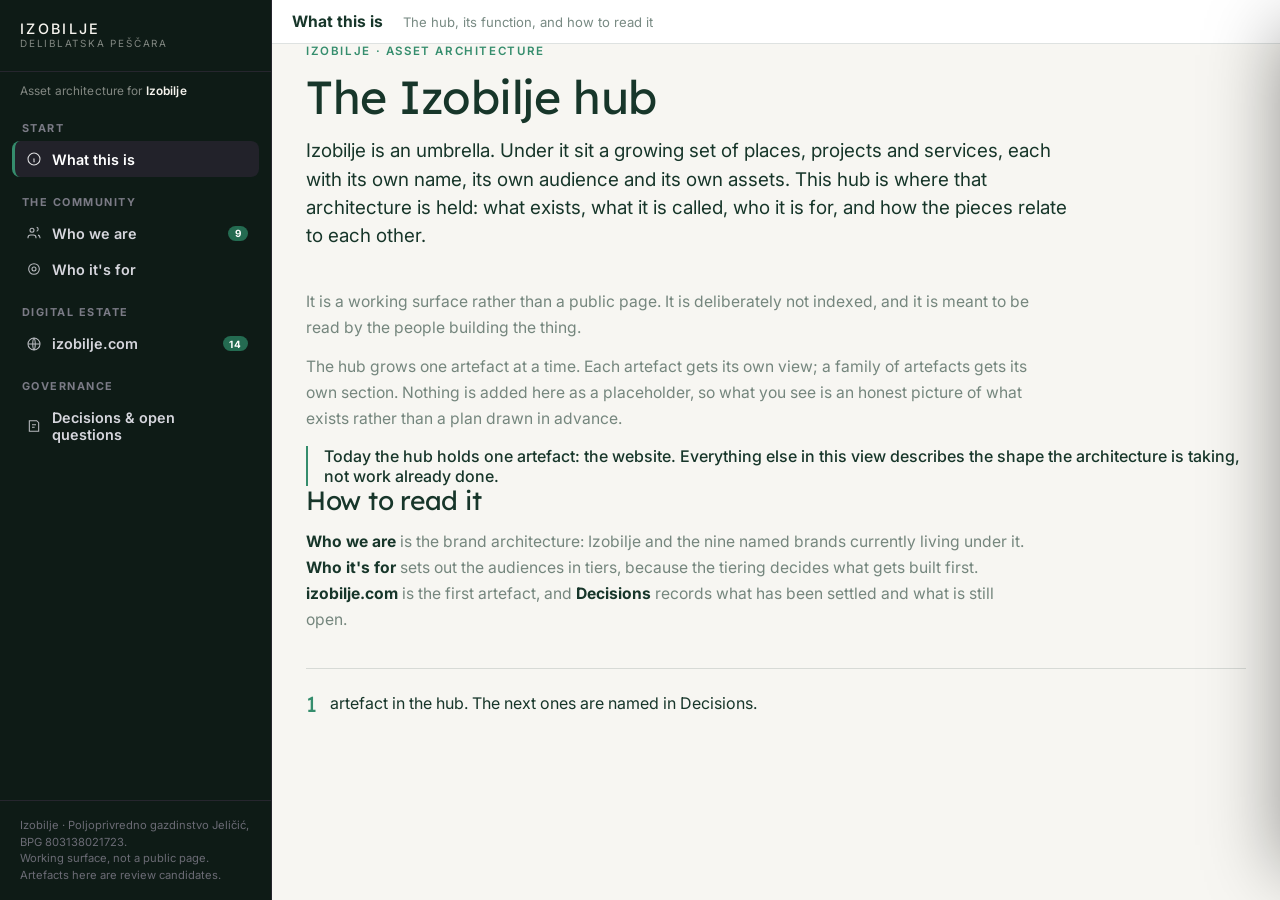
==== index.html @ b4ec437b "Sync from izobilje-private/public/hub/ @ a0c1451" ====
<!doctype html>
<html lang="en">
<head>
<meta charset="utf-8">
  <meta name="robots" content="noindex">
<meta name="viewport" content="width=device-width, initial-scale=1">
<title>Proposal hub</title>
<link rel="icon" type="image/svg+xml" href="favicon.svg">
<style>
  :root{
    /* GOVERNED BRAND TOKENS (design-token slugs; see concepts/branding-atomization.md).
       These are the SOURCE — brand-NEUTRAL defaults a pitch overrides at load via
       HUB.agency.tokens (root.style.setProperty). Values are the hub's own neutral
       defaults, NAMED to the design-token vocabulary so themes / brand overrides target
       one namespace instead of a private one. */
    --primary-deep:#4f46e5; --primary-darker:#4338ca; --primary-soft:#e7e7fb;
    --neutral-deep:#111114; --neutral-deep-2:#1c1c22; --neutral-muted:rgba(17,17,20,.56);
    --surface-base:#f7f7f5; --surface-tint:#ededea; --hairline:rgba(17,17,20,.12);
    --sidebar:#111114; --on-dark:#f7f7f5;
    /* Motion — was referenced by the CRM drawer transition (var(--ease)) but never declared. */
    --ease:cubic-bezier(.4,0,.2,1);
    /* FEATURE-SEMANTIC ALIASES — the CSS below references these; each resolves to a
       governed token above, so a config or theme override flows through automatically
       (branding-atomization: alias, never hand-copy a value). */
    --accent:var(--primary-deep); --accent-strong:var(--primary-darker); --accent-soft:var(--primary-soft);
    --ink:var(--neutral-deep); --ink-2:var(--neutral-deep-2); --ink-muted:var(--neutral-muted);
    --bg:var(--surface-base); --bg-alt:var(--surface-tint);
    /* PLATFORM-FAITHFUL CONSTANTS — NOT brand, never themed (--li/--fb/--ig + the
       Google/Trustpilot/Facebook hex in the rules below are chassis constants). */
    --li:#0a66c2; --fb:#1877f2; --ig:#c9367f;
    --font-display:Georgia,'Times New Roman',serif; --font-body:system-ui,-apple-system,Segoe UI,Roboto,sans-serif;
  }
  *{box-sizing:border-box;margin:0;padding:0}
  html,body{height:100%}
  body{font-family:var(--font-body);color:var(--ink);background:var(--bg);
    display:grid;grid-template-columns:272px 1fr;height:100vh;overflow:hidden}

  /* ---------- Sidebar ---------- */
  .sidebar{background:var(--sidebar);color:#fff;display:flex;flex-direction:column;
    border-right:1px solid #26262e;overflow-y:auto}
  .hub-brand{display:flex;align-items:center;gap:.7rem;padding:1.4rem 1.25rem;border-bottom:1px solid #26262e}
  .hub-brand img{height:34px;filter:brightness(0) invert(1);opacity:.95}
  .hub-brand b{display:block;font-size:.95rem;line-height:1.1}
  .hub-brand span{display:block;font-size:.7rem;letter-spacing:.14em;text-transform:uppercase;color:var(--accent)}
  .hub-nav{padding:1rem .75rem}
  .hub-section{font-size:.68rem;letter-spacing:.14em;text-transform:uppercase;color:#7b7b86;font-weight:700;padding:1.1rem .6rem .4rem}
  .hub-section:first-child{padding-top:.3rem}
  .hub-item{display:flex;align-items:center;gap:.6rem;padding:.6rem .7rem;border-radius:8px;color:#d6d6dd;
    font-size:.9rem;font-weight:600;cursor:pointer;text-decoration:none;border-left:3px solid transparent;transition:background .15s,color .15s}
  .hub-item:hover{background:#22222a;color:#fff}
  .hub-item.active{background:#22222a;color:#fff;border-left-color:var(--accent)}
  .hub-item .ic{width:16px;height:16px;flex-shrink:0;opacity:.85}
  .hub-item.disabled{color:#5a5a64;cursor:default}
  .hub-item.disabled:hover{background:transparent;color:#5a5a64}
  .hub-item .badge{margin-left:auto;font-size:.62rem;letter-spacing:.03em;color:#fff;background:var(--accent-strong);padding:.1rem .42rem;border-radius:999px;font-weight:700}
  .hub-item .soon{margin-left:auto;font-size:.6rem;letter-spacing:.08em;text-transform:uppercase;color:#6b6b75;background:#26262e;padding:.15rem .45rem;border-radius:999px;font-weight:700}
  .sidebar__foot{margin-top:auto;padding:1rem 1.25rem;border-top:1px solid #26262e;font-size:.7rem;color:#6b6b75;line-height:1.5}

  /* ---------- Main ---------- */
  .main{display:flex;flex-direction:column;min-width:0;height:100vh}
  .toolbar{display:flex;align-items:center;gap:1rem;padding:.75rem 1.25rem;background:#fff;border-bottom:1px solid var(--hairline);flex-shrink:0}
  .tb-title{font-weight:700;color:var(--ink);font-size:.98rem}
  .tb-sub{color:var(--ink-muted);font-size:.82rem;margin-left:.25rem}
  .tb-open{margin-left:auto;font-size:.82rem;font-weight:700;color:var(--accent-strong);text-decoration:none;border:1px solid var(--hairline);padding:.45rem .8rem;border-radius:7px;background:#fff}
  .tb-open:hover{border-color:var(--accent);color:var(--ink)}
  .tb-badge{font-size:.64rem;letter-spacing:.06em;text-transform:uppercase;font-weight:800;color:#fff;background:var(--accent);padding:.2rem .5rem;border-radius:999px;margin-left:-.5rem}
  .tb-btn{font-size:.82rem;font-weight:700;color:#fff;background:var(--ink);border:0;padding:.45rem .85rem;border-radius:7px;cursor:pointer;white-space:nowrap}
  .tb-btn:hover{background:var(--accent-strong)}
  /* site prototype side pane */
  .sitepane-overlay{position:fixed;inset:0;background:rgba(11,11,12,.42);opacity:0;pointer-events:none;transition:opacity .25s;z-index:120}
  .sitepane-overlay.open{opacity:1;pointer-events:auto}
  .sitepane{position:fixed;top:0;right:0;height:100%;width:min(460px,92vw);background:var(--bg);border-left:1px solid var(--hairline);box-shadow:-30px 0 70px -30px rgba(0,0,0,.4);transform:translateX(100%);transition:transform .28s cubic-bezier(.4,0,.2,1);z-index:121;display:flex;flex-direction:column}
  .sitepane.open{transform:translateX(0)}
  .sitepane__top{display:flex;align-items:center;justify-content:space-between;padding:1.1rem 1.4rem;border-bottom:1px solid var(--hairline)}
  .sitepane__top b{font-family:var(--font-display);font-size:1.15rem;color:var(--ink);font-weight:400}
  .sitepane__x{background:none;border:0;font-size:1.5rem;line-height:1;color:var(--ink-muted);cursor:pointer;padding:.2rem}
  .sitepane__x:hover{color:var(--ink)}
  .sitepane__body{padding:1.4rem;overflow:auto}
  .sitepane__lede{font-size:.95rem;line-height:1.55;color:var(--ink);margin-bottom:.5rem}
  .sitepane__note{font-size:.82rem;line-height:1.5;color:var(--ink-muted);margin-bottom:1.3rem;padding-bottom:1.3rem;border-bottom:1px solid var(--hairline)}
  .sitepane__h{font-size:.7rem;letter-spacing:.1em;text-transform:uppercase;color:var(--accent);font-weight:700;margin-bottom:.9rem}
  .sp-point{margin-bottom:1rem}
  .sp-point b{display:block;font-size:.9rem;color:var(--ink);margin-bottom:.2rem}
  .sp-point span{display:block;font-size:.86rem;line-height:1.55;color:var(--ink-muted)}
  .sitepane__kicker{margin-top:.4rem;font-size:.9rem;line-height:1.55;color:var(--ink);font-weight:500;border-left:2px solid var(--accent);padding-left:.9rem}
  .view{flex:1;min-height:0;overflow:auto}
  .view[hidden]{display:none}
  iframe{width:100%;height:100%;border:0;display:block;background:#fff}

  /* ---------- Cluster view ---------- */
  .cluster{padding:2.25rem 2.5rem 3rem;max-width:1280px;margin:0 auto}
  .cluster h1{font-family:var(--font-display);font-weight:400;text-transform:uppercase;font-size:2.4rem;line-height:1;color:var(--ink);letter-spacing:.01em}
  .cluster .lede{color:var(--ink);font-size:1.05rem;max-width:74ch;margin:.6rem 0 1.75rem}
  .diagram{background:#fff;border:1px solid var(--hairline);border-radius:16px;padding:1.5rem;box-shadow:0 24px 50px -34px rgba(19,19,23,.3)}
  .diagram svg{width:100%;height:auto;display:block}
  .col-label{font:700 12px var(--font-body);letter-spacing:.12em;text-transform:uppercase;fill:#8a8a94}
  .wire{fill:none;stroke:#cfcfd6;stroke-width:2}
  .wire--crm{stroke:var(--accent);stroke-width:2;stroke-dasharray:7 6}
  .node{display:flex;flex-direction:column;justify-content:center;height:100%;padding:.5rem .75rem;border-radius:11px;
    border:1px solid var(--hairline);background:#fff;overflow:hidden}
  .node__link{text-decoration:none;display:block}
  .node--case:hover{border-color:var(--accent);box-shadow:0 12px 26px -16px rgba(19,19,23,.4)}
  .node__tag{font-size:.6rem;letter-spacing:.06em;text-transform:uppercase;color:var(--accent-strong);font-weight:700}
  .node__title{font-size:.82rem;font-weight:700;color:var(--ink);margin-top:.1rem;line-height:1.2;display:block}
  .node__social{margin-top:.4rem;display:inline-flex;align-items:center;gap:.35rem;border:0;background:transparent;
    cursor:pointer;font:600 .66rem var(--font-body);color:var(--ink-muted);padding:0;text-decoration:none}
  .node__social:hover{color:var(--accent-strong)}
  .pf{width:15px;height:15px;border-radius:4px;display:inline-flex;align-items:center;justify-content:center;
    font-size:.56rem;font-weight:800;color:#fff}
  .pf--li{background:var(--li)} .pf--fb{background:var(--fb)} .pf--ig{background:var(--ig)}
  .node--lp{background:var(--ink);border-color:var(--ink)}
  .node--lp .node__tag{color:var(--accent)} .node--lp .node__title{color:#fff;font-size:1.05rem}
  .node--lp .node__meta{color:#b6b6c0;font-size:.7rem;margin-top:.2rem}
  .node--crm{background:var(--accent-soft);border:2px dashed var(--accent)}
  .node--crm .node__tag{color:var(--accent-strong)} .node--crm .node__title{color:var(--accent-strong);font-size:1rem}
  .node--crm .node__meta{color:#a9793f;font-size:.7rem;margin-top:.2rem}
  .legend{display:flex;flex-wrap:wrap;gap:1.5rem;margin-top:1.25rem;font-size:.82rem;color:var(--ink-muted)}
  .legend span{display:inline-flex;align-items:center;gap:.5rem}
  .swatch{width:22px;height:12px;border-radius:3px;display:inline-block}
  .cluster-note{margin-top:1.5rem;background:#fff;border:1px solid var(--hairline);border-left:3px solid var(--accent);border-radius:10px;padding:1rem 1.25rem;font-size:.9rem;color:var(--ink)}

  /* ---------- Social view ---------- */
  .social{padding:2rem 2.5rem 3rem;max-width:1320px;margin:0 auto}
  .social h1{font-family:var(--font-display);font-weight:400;text-transform:uppercase;font-size:2.3rem;line-height:1;color:var(--ink)}
  .social .lede{color:var(--ink-muted);font-size:.95rem;margin:.4rem 0 1.25rem}
  .filters{display:flex;flex-wrap:wrap;gap:.5rem;align-items:center;margin-bottom:1.5rem;position:sticky;top:0;background:var(--bg);padding:.5rem 0;z-index:2}
  .chip{border:1px solid var(--hairline);background:#fff;border-radius:999px;padding:.4rem .9rem;font-size:.82rem;font-weight:700;color:var(--ink);cursor:pointer}
  .chip:hover{border-color:var(--accent)}
  .chip.active{background:var(--ink);color:#fff;border-color:var(--ink)}
  .chip .dot{display:inline-block;width:9px;height:9px;border-radius:3px;margin-right:.4rem;vertical-align:middle}
  .article-filter{margin-left:auto;font-size:.82rem;color:var(--ink-muted)}
  .article-filter b{color:var(--ink)}
  .article-filter a{color:var(--accent-strong);font-weight:700;cursor:pointer;margin-left:.5rem}

  .art-group{margin-bottom:2rem;border-top:1px solid var(--hairline);padding-top:1.5rem}
  .art-head{display:flex;align-items:center;gap:1rem;margin-bottom:1rem}
  .art-head img{width:52px;height:52px;border-radius:10px;object-fit:cover;flex-shrink:0}
  .art-head .meta h3{font-size:1.05rem;color:var(--ink);line-height:1.2}
  .art-head .meta span{font-size:.78rem;color:var(--ink-muted)}
  .art-head .links{margin-left:auto;display:flex;gap:.5rem}
  .art-head .links a{font-size:.78rem;font-weight:700;color:var(--accent-strong);text-decoration:none;border:1px solid var(--hairline);padding:.35rem .7rem;border-radius:7px;cursor:pointer}
  .art-head .links a:hover{border-color:var(--accent)}

  .posts{display:grid;grid-template-columns:repeat(3,1fr);gap:1.25rem}
  @media(max-width:1050px){.posts{grid-template-columns:repeat(2,1fr)}}
  @media(max-width:720px){.posts{grid-template-columns:1fr}}
  .post{background:#fff;border:1px solid var(--hairline);border-radius:14px;overflow:hidden;display:flex;flex-direction:column}
  .post__bar{display:flex;align-items:center;gap:.55rem;padding:.7rem .9rem;border-bottom:1px solid var(--hairline)}
  .post__pf{width:26px;height:26px;border-radius:7px;display:flex;align-items:center;justify-content:center;color:#fff;font-weight:800;font-size:.8rem;flex-shrink:0}
  .post__bar b{font-size:.85rem;color:var(--ink)}
  .post__bar small{font-size:.7rem;color:var(--ink-muted);margin-left:auto}
  .post__img{width:100%;aspect-ratio:4/3;object-fit:cover;display:block;background:#eee}
  .post.ig .post__img{aspect-ratio:1/1}
  .post__body{padding:.9rem 1rem 1.1rem;display:flex;flex-direction:column;flex:1}
  .post__cap{font-size:.86rem;line-height:1.5;color:var(--ink);white-space:pre-wrap;margin-bottom:.7rem}
  .post__tags{font-size:.78rem;color:var(--accent-strong);font-weight:600;line-height:1.6;word-break:break-word}
  .post__foot{margin-top:auto;padding-top:.7rem;font-size:.72rem;color:var(--ink-muted);border-top:1px dashed var(--hairline)}
  .post__foot b{color:var(--ink)}

  /* ---------- Meta Ads view ---------- */
  .ads{padding:2rem 2.5rem 3rem;max-width:1180px;margin:0 auto}
  .ads h1{font-family:var(--font-display);font-weight:400;text-transform:uppercase;font-size:2.3rem;line-height:1;color:var(--ink)}
  .ads .lede{color:var(--ink-muted);font-size:.95rem;margin:.4rem 0 1.5rem;max-width:80ch}
  .ad-grid{display:grid;grid-template-columns:1fr 1fr;gap:2.25rem;align-items:start}
  @media(max-width:1000px){.ad-grid{grid-template-columns:1fr}}
  .ad-label{font-size:.75rem;font-weight:800;letter-spacing:.06em;text-transform:uppercase;color:var(--accent-strong);margin-bottom:.7rem}
  .ad-label.blue{color:var(--fb)}
  .fb{background:#fff;border:1px solid var(--hairline);border-radius:12px;overflow:hidden;max-width:500px;box-shadow:0 18px 40px -28px rgba(19,19,23,.35)}
  .fb__head{display:flex;align-items:center;gap:.6rem;padding:.8rem .9rem .5rem}
  .fb__avatar{width:40px;height:40px;border-radius:50%;background:var(--ink);display:flex;align-items:center;justify-content:center;flex-shrink:0}
  .fb__avatar img{width:26px;height:26px;filter:brightness(0) invert(1)}
  .fb__who b{font-size:.9rem;color:#050505}
  .fb__who span{font-size:.72rem;color:#65676b}
  .fb__text{padding:0 .9rem .7rem;font-size:.88rem;line-height:1.45;color:#050505;white-space:pre-wrap}
  .fb__media img{width:100%;display:block;aspect-ratio:1/1;object-fit:cover;background:#eee}
  .fb__link{display:flex;align-items:center;gap:.9rem;background:#f0f2f5;padding:.7rem .9rem}
  .fb__link .lk{flex:1;min-width:0}
  .fb__link .lk small{font-size:.66rem;text-transform:uppercase;color:#65676b;letter-spacing:.02em}
  .fb__link .lk b{display:block;font-size:.9rem;color:#050505;line-height:1.2;margin:.1rem 0}
  .fb__link .lk span{font-size:.76rem;color:#65676b}
  .fb__cta{background:#e4e6eb;border:0;color:#050505;font-weight:700;font-size:.8rem;padding:.55rem .9rem;border-radius:6px;cursor:pointer;white-space:nowrap;flex-shrink:0;text-decoration:none;display:inline-block}
  .fb__cta:hover{background:#d8dade}
  .fb__cta.primary{background:var(--fb);color:#fff}
  .fb__cta.primary:hover{background:#1467d0}
  .fb__react{display:flex;justify-content:space-around;border-top:1px solid var(--hairline);padding:.35rem;color:#65676b;font-size:.8rem;font-weight:600}
  .fb__react span{padding:.3rem .6rem}
  .carousel-hint{font-size:.72rem;color:#65676b;padding:0 .9rem .35rem}
  .carousel{display:flex;gap:.5rem;overflow-x:auto;padding:0 .9rem .8rem;scroll-snap-type:x mandatory}
  .carousel::-webkit-scrollbar{height:6px}
  .carousel::-webkit-scrollbar-thumb{background:#ccc;border-radius:3px}
  .cc{flex:0 0 76%;scroll-snap-align:start;border:1px solid var(--hairline);border-radius:10px;overflow:hidden;background:#fff}
  .cc img{width:100%;aspect-ratio:1/1;object-fit:cover;display:block;background:#eee}
  .cc__b{padding:.55rem .7rem .75rem}
  .cc__b .step{font-size:.64rem;font-weight:800;letter-spacing:.05em;text-transform:uppercase;color:var(--accent-strong)}
  .cc__b b{display:block;font-size:.86rem;color:#050505;margin:.15rem 0 .2rem;line-height:1.2}
  .cc__b p{font-size:.76rem;color:#65676b;line-height:1.35}
  .cc{cursor:pointer}
  .carousel-wrap{position:relative}
  .car-arrow{position:absolute;top:38%;transform:translateY(-50%);width:34px;height:34px;border-radius:50%;
    background:rgba(255,255,255,.96);border:1px solid rgba(0,0,0,.08);box-shadow:0 2px 10px rgba(0,0,0,.28);
    display:flex;align-items:center;justify-content:center;cursor:pointer;z-index:3;color:#050505;font-size:1.2rem;
    font-weight:700;line-height:0;padding-bottom:3px;transition:opacity .15s,background .15s}
  .car-arrow:hover{background:#fff}
  .car-arrow.prev{left:1.35rem}
  .car-arrow.next{right:1.35rem}
  .car-arrow[disabled]{opacity:0;pointer-events:none}

  /* ---------- CRM view ---------- */
  .crm{padding:2rem 2.5rem 3rem;max-width:1200px;margin:0 auto}
  .crm h1{font-family:var(--font-display);font-weight:400;text-transform:uppercase;font-size:2.3rem;line-height:1;color:var(--ink)}
  .crm .lede{color:var(--ink-muted);font-size:.95rem;margin:.4rem 0 1.1rem;max-width:82ch}
  .stage-filter{display:flex;flex-wrap:wrap;gap:.5rem;margin:0 0 1.25rem}
  .sfil{border:1px solid var(--hairline);background:#fff;border-radius:999px;padding:.35rem .8rem;font-size:.8rem;font-weight:700;cursor:pointer;color:var(--ink);display:inline-flex;align-items:center;gap:.45rem}
  .sfil:hover{border-color:var(--accent)}
  .sfil .n{background:var(--bg-alt);border-radius:999px;padding:.02rem .42rem;font-size:.72rem;color:var(--ink-muted)}
  .sfil.active{background:var(--ink);color:#fff;border-color:var(--ink)}
  .sfil.active .n{background:rgba(255,255,255,.2);color:#fff}
  .lead-table{width:100%;border-collapse:collapse;background:#fff;border:1px solid var(--hairline);border-radius:12px;overflow:hidden}
  .lead-table th{text-align:left;font-size:.68rem;letter-spacing:.06em;text-transform:uppercase;color:var(--ink-muted);padding:.7rem 1rem;border-bottom:1px solid var(--hairline);background:var(--bg-alt)}
  .lead-table td{padding:.75rem 1rem;border-bottom:1px solid var(--hairline);font-size:.88rem;color:var(--ink);vertical-align:middle}
  .lead-table tbody tr{cursor:pointer}
  .lead-table tbody tr:hover{background:var(--bg-alt)}
  .lead-table tbody tr:last-child td{border-bottom:0}
  .lead-table .nm{font-weight:700;color:var(--ink)}
  .lead-table .sub{color:var(--ink-muted);font-size:.78rem}
  .badge-stage{display:inline-block;padding:.22rem .62rem;border-radius:999px;font-size:.72rem;font-weight:800;white-space:nowrap}
  .st-new{background:#e3edfb;color:#1a5fb4}.st-contacted{background:#f6ece0;color:#c07d38}
  .st-visit{background:#efe6fb;color:#7a4bc9}.st-quoted{background:#dff3f0;color:#12897a}
  .st-won{background:#e2f6e9;color:#1a9d54}.st-lost{background:#ececed;color:#6d6d77}
  .src-pill{display:inline-flex;align-items:center;gap:.35rem;font-size:.72rem;font-weight:700;padding:.15rem .5rem;border-radius:6px;background:var(--bg-alt);color:var(--ink)}
  .src-pill.paid{background:#e7f0fd;color:var(--fb)}.src-pill.social{background:#fbe9f2;color:var(--ig)}.src-pill.organic{background:#e9f2ea;color:#1a8f54}.src-pill.direct{background:#eef0f2;color:#555}
  /* drawer */
  .drawer-ov{position:fixed;inset:0;background:rgba(19,19,23,.4);display:none;z-index:100}
  .drawer-ov.open{display:block}
  .drawer{position:fixed;top:0;right:0;height:100vh;width:452px;max-width:94vw;background:#fff;box-shadow:-24px 0 70px -24px rgba(0,0,0,.45);transform:translateX(100%);transition:transform .25s var(--ease);overflow:auto;z-index:101}
  .drawer.open{transform:translateX(0)}
  .drawer__top{background:var(--ink);color:#fff;padding:1.3rem 1.4rem;position:relative}
  .drawer__x{position:absolute;top:.85rem;right:1.1rem;background:transparent;border:0;color:#fff;font-size:1.2rem;cursor:pointer;line-height:1}
  .drawer__top h2{font-size:1.35rem}
  .drawer__top .who{color:#c7c7cf;font-size:.82rem;margin-top:.25rem}
  .drawer__stage{margin-top:1rem;display:flex;align-items:center;gap:.55rem}
  .drawer__stage label{font-size:.72rem;color:#9a9aa2;text-transform:uppercase;letter-spacing:.08em;font-weight:700}
  .drawer__stage select{background:#22222a;color:#fff;border:1px solid #34343d;border-radius:7px;padding:.42rem .6rem;font:inherit;font-size:.84rem;font-weight:700;cursor:pointer}
  .drawer__body{padding:.4rem 1.4rem 2rem}
  .dsec{border-top:1px solid var(--hairline);padding:1.05rem 0}
  .dsec h4{font-size:.68rem;letter-spacing:.1em;text-transform:uppercase;color:var(--accent-strong);margin-bottom:.65rem}
  .drow{display:flex;justify-content:space-between;gap:1rem;padding:.26rem 0;font-size:.87rem}
  .drow .k{color:var(--ink-muted);flex-shrink:0}
  .drow .v{color:var(--ink);font-weight:600;text-align:right;word-break:break-word}
  .drow .v a{color:var(--accent-strong)}
  .drow .v.mono{font-family:var(--font-mono,ui-monospace,monospace);font-weight:500;font-size:.8rem}
  .dmsg{background:var(--bg-alt);border-radius:8px;padding:.7rem .8rem;font-size:.86rem;color:var(--ink);line-height:1.5}
  .dnotes{width:100%;min-height:96px;border:1px solid var(--hairline);border-radius:8px;padding:.6rem .7rem;font:inherit;font-size:.86rem;line-height:1.5;resize:vertical;color:var(--ink)}
  .dnote-save{margin-top:.5rem;font-size:.75rem;color:var(--ink-muted)}

  /* ---------- sidebar brand treatment (typographic; values from tokens) ---------- */
  body{-webkit-font-smoothing:antialiased}
  .cluster h1,.social h1,.ads h1,.crm h1{text-transform:none;letter-spacing:-.015em;font-weight:400;line-height:1.03}
  .hub-brand{gap:.65rem}
  .hub-brand .brand-mark{width:27px;height:27px;flex-shrink:0}
  .hub-brand .brand-mark img{height:27px;width:auto;display:block}
  .hub-brand b{font-family:var(--font-body);font-weight:500;font-size:.9rem;letter-spacing:.16em;text-transform:uppercase;line-height:1;color:var(--on-dark)}
  .hub-brand span{font-family:var(--font-body);font-weight:400;font-size:.62rem;letter-spacing:.18em;text-transform:uppercase;color:var(--on-dark);opacity:.5}
  .hub-proposal{padding:.75rem 1.25rem .1rem;font-size:.74rem;color:color-mix(in srgb,var(--on-dark) 50%,transparent);letter-spacing:.01em}
  .hub-proposal b{color:var(--on-dark);font-weight:600}

  /* ---------- Google Business Profile view ---------- */
  .gbp{padding:2rem 2.5rem 3rem;max-width:1120px;margin:0 auto}
  .gbp h1{font-family:var(--font-display);font-weight:400;letter-spacing:-.015em;font-size:2.3rem;color:var(--ink)}
  .gbp .lede{color:var(--ink-muted);font-size:.95rem;margin:.4rem 0 1.4rem;max-width:84ch}
  .gbp-audit{background:var(--ink);color:#fff;border-radius:14px;padding:1.6rem 1.8rem;margin-bottom:1.6rem}
  .gbp-audit .eyebrow{color:var(--accent);font-weight:700;font-size:.7rem;letter-spacing:.16em;text-transform:uppercase}
  .gbp-audit h2{font-family:var(--font-display);font-weight:400;font-size:1.7rem;color:#fff;margin:.4rem 0 .6rem;letter-spacing:-.01em}
  .gbp-audit p{color:#c9c7c0;font-size:.92rem;line-height:1.6;max-width:78ch}
  .audit-grid{display:grid;grid-template-columns:repeat(3,1fr);gap:.8rem;margin-top:1.2rem}
  @media(max-width:820px){.audit-grid{grid-template-columns:1fr 1fr}}
  .audit-cell{background:rgba(255,255,255,.05);border:1px solid rgba(255,255,255,.14);border-radius:10px;padding:.75rem .9rem}
  .audit-cell .lab{font-size:.68rem;letter-spacing:.07em;text-transform:uppercase;color:rgba(255,255,255,.5);font-weight:700}
  .audit-cell .val{display:flex;align-items:center;gap:.5rem;margin-top:.3rem;font-weight:700;font-size:.98rem}
  .audit-cell .now{color:#e3736b}.audit-cell .arrow{color:rgba(255,255,255,.4)}.audit-cell .tgt{color:#7bd88f}
  .gbp-sub{font-family:var(--font-display);font-size:1.2rem;color:var(--ink);margin:1.6rem 0 .25rem}
  .gbp-note{font-size:.82rem;color:var(--ink-muted);margin-bottom:.9rem;max-width:80ch}
  /* Google-styled mockup */
  .g{font-family:arial,'Helvetica Neue',sans-serif}
  .gcard{background:#fff;border:1px solid #dadce0;border-radius:12px;overflow:hidden}
  .gbp-head{display:grid;grid-template-columns:1fr 300px}
  @media(max-width:820px){.gbp-head{grid-template-columns:1fr}}
  .gbp-head__main{padding:1.3rem 1.5rem}
  .gbp-head__main h3{font-size:1.7rem;font-weight:400;color:#202124;line-height:1.1}
  .g-rating{display:flex;align-items:center;gap:.35rem;margin:.4rem 0}
  .g-rating b{color:#202124;font-size:.95rem}.g-stars{color:#fbbc04;letter-spacing:1px;font-size:.95rem}
  .g-rating a{color:#1a73e8;font-size:.9rem;text-decoration:none}
  .g-cat{color:#5f6368;font-size:.92rem}
  .g-actions{display:flex;gap:1.5rem;margin:1.1rem 0 .4rem}
  .g-act{display:flex;flex-direction:column;align-items:center;gap:.3rem;color:#1a73e8;font-size:.72rem}
  .g-act .ic2{width:38px;height:38px;border-radius:50%;border:1px solid #dadce0;display:flex;align-items:center;justify-content:center;font-size:1rem}
  .g-info{margin-top:.8rem;border-top:1px solid #e8eaed;padding-top:.5rem}
  .g-info .row{display:flex;gap:.7rem;padding:.42rem 0;font-size:.86rem;color:#3c4043;align-items:flex-start}
  .g-info .row .gi{color:#5f6368;flex-shrink:0;width:18px;text-align:center}
  .g-info .row .open{color:#188038;font-weight:500}
  .g-info .row a{color:#1a73e8;text-decoration:none}
  .gbp-head__photos{display:grid;grid-template-columns:1fr 1fr;gap:2px;min-height:220px}
  .gbp-head__photos img{width:100%;height:100%;object-fit:cover;display:block}
  .gbp-head__photos img:first-child{grid-column:1/-1;height:150px}
  .g-sec{background:#fff;border:1px solid #dadce0;border-radius:12px;padding:1.2rem 1.4rem;margin-top:1rem}
  .g-sec__h{display:flex;align-items:baseline;justify-content:space-between;margin-bottom:.9rem}
  .g-sec__h h4{font-size:1.15rem;font-weight:500;color:#202124}
  .g-sec__h .more{color:#1a73e8;font-size:.85rem}
  .g-revsum{display:flex;align-items:center;gap:1.6rem;padding-bottom:1rem;border-bottom:1px solid #e8eaed;margin-bottom:.6rem}
  .g-revsum .big{font-size:2.8rem;font-weight:400;color:#202124;line-height:1}
  .g-revsum .big .s{color:#fbbc04;font-size:.9rem;display:block;letter-spacing:1px}
  .g-revsum .big .c{font-size:.72rem;color:#5f6368;display:block;margin-top:.2rem}
  .g-revsum .bars{flex:1}
  .g-bar{display:flex;align-items:center;gap:.5rem;font-size:.72rem;color:#5f6368;margin:.15rem 0}
  .g-bar .track{flex:1;height:9px;background:#e8eaed;border-radius:5px;overflow:hidden}
  .g-bar .fill{height:100%;background:#fbbc04}
  .g-rev{padding:.9rem 0;border-bottom:1px solid #f1f3f4}.g-rev:last-child{border-bottom:0}
  .g-rev__top{display:flex;align-items:center;gap:.6rem}
  .g-av{width:32px;height:32px;border-radius:50%;color:#fff;display:flex;align-items:center;justify-content:center;font-weight:500;flex-shrink:0;font-size:.85rem}
  .g-rev__who b{font-size:.9rem;color:#202124;font-weight:500;display:block}
  .g-rev__who span{font-size:.75rem;color:#5f6368}
  .g-rev__stars{color:#fbbc04;font-size:.8rem;margin:.45rem 0 .3rem;letter-spacing:1px}
  .g-rev__text{font-size:.88rem;color:#3c4043;line-height:1.55}
  .g-reply{background:#f8f9fa;border-radius:8px;padding:.7rem .85rem;margin-top:.6rem}
  .g-reply b{font-size:.78rem;color:#202124}.g-reply span{font-size:.7rem;color:#5f6368;margin-left:.3rem}
  .g-reply p{font-size:.82rem;color:#3c4043;line-height:1.5;margin-top:.25rem}
  .g-posts{display:grid;grid-template-columns:repeat(auto-fill,minmax(220px,1fr));gap:1rem}
  .g-post{border:1px solid #dadce0;border-radius:10px;overflow:hidden;display:flex;flex-direction:column}
  .g-post img{width:100%;height:130px;object-fit:cover;display:block}
  .g-post__b{padding:.7rem .8rem .9rem;display:flex;flex-direction:column;flex:1}
  .g-post__type{font-size:.66rem;font-weight:700;letter-spacing:.05em;text-transform:uppercase;color:#1a73e8}
  .g-post__b b{display:block;font-size:.9rem;color:#202124;margin:.2rem 0 .25rem;line-height:1.25}
  .g-post__b p{font-size:.78rem;color:#5f6368;line-height:1.4;flex:1}
  .g-post__cta{color:#1a73e8;font-size:.82rem;font-weight:500;margin-top:.6rem}
  .g-prods{display:grid;grid-template-columns:repeat(auto-fill,minmax(205px,1fr));gap:1rem}
  .g-prod{border:1px solid #dadce0;border-radius:10px;overflow:hidden}
  .g-prod img{width:100%;height:120px;object-fit:cover;display:block}
  .g-prod__b{padding:.65rem .8rem .8rem}
  .g-prod__b b{font-size:.9rem;color:#202124;display:block}
  .g-prod__b .price{color:#188038;font-size:.82rem;font-weight:500;margin:.15rem 0}
  .g-prod__b p{font-size:.76rem;color:#5f6368;line-height:1.4}
  .g-qa{padding:.85rem 0;border-bottom:1px solid #f1f3f4}.g-qa:last-child{border-bottom:0}
  .g-qa__q{display:flex;gap:.6rem;font-size:.9rem;color:#202124;font-weight:500}.g-qa__q .qm{color:#5f6368}
  .g-qa__a{display:flex;gap:.6rem;margin-top:.5rem;font-size:.85rem;color:#3c4043;line-height:1.5}
  .g-qa__a .badge-o{font-size:.64rem;background:#e8f0fe;color:#1a73e8;padding:.1rem .4rem;border-radius:4px;font-weight:700;flex-shrink:0;height:fit-content;margin-top:.1rem}

  /* ---------- Trustpilot view ---------- */
  .tp{font-family:'Helvetica Neue',Arial,sans-serif}
  .tp-head{background:#fff;border:1px solid #e6e6ea;border-radius:12px;padding:1.5rem 1.6rem}
  .tp-head h3{font-size:1.7rem;font-weight:700;color:#191919;line-height:1.1}
  .tp-domain{color:#00857a;font-size:.9rem;text-decoration:none;display:inline-block;margin:.2rem 0 .95rem}
  .tp-score{display:flex;align-items:center;gap:.9rem;flex-wrap:wrap}
  .tp-stars{display:inline-flex;gap:3px}
  .tpsq{width:28px;height:28px;background:#00b67a;display:inline-flex;align-items:center;justify-content:center;border-radius:3px;color:#fff;font-size:16px;line-height:1;flex:0 0 auto}
  .tpsq.sm{width:20px;height:20px;font-size:12px;border-radius:2px}
  .tpsq.off{background:#dcdce3}
  .tp-trustscore{font-size:1rem;color:#191919}.tp-trustscore b{font-weight:700}
  .tp-meta{margin-top:.75rem;color:#6b6b6b;font-size:.9rem}.tp-meta b{color:#191919;font-weight:700}
  .tp-verified{margin-top:.55rem;color:#00857a;font-weight:600;font-size:.82rem;display:inline-flex;align-items:center;gap:.35rem}
  .tp-sec{background:#fff;border:1px solid #e6e6ea;border-radius:12px;padding:1.3rem 1.5rem;margin-top:1rem}
  .tp-sec__h{font-size:1.15rem;font-weight:700;color:#191919;margin-bottom:1rem}
  .tp-dist{display:flex;flex-direction:column;gap:.45rem;max-width:520px}
  .tp-drow{display:flex;align-items:center;gap:.7rem;font-size:.8rem;color:#6b6b6b}
  .tp-drow .lab{width:58px;color:#191919;font-weight:600}
  .tp-drow .track{flex:1;height:10px;background:#eeeef2;border-radius:2px;overflow:hidden}
  .tp-drow .fill{height:100%;background:#00b67a}
  .tp-drow .pct{width:36px;text-align:right}
  .tp-rev{padding:1.1rem 0;border-bottom:1px solid #eeeef2}.tp-rev:last-child{border-bottom:0}
  .tp-rev__top{display:flex;align-items:center;gap:.6rem;margin-bottom:.55rem}
  .tp-av{width:34px;height:34px;border-radius:50%;color:#fff;display:flex;align-items:center;justify-content:center;font-weight:700;flex-shrink:0;font-size:.9rem}
  .tp-rev__who b{display:block;font-size:.9rem;color:#191919}
  .tp-rev__who span{font-size:.76rem;color:#6b6b6b}
  .tp-rev__meta{margin-left:auto;font-size:.75rem;color:#6b6b6b}
  .tp-rev__title{display:block;font-size:.95rem;font-weight:700;color:#191919;margin:.5rem 0 .3rem}
  .tp-rev__body{font-size:.88rem;color:#33333a;line-height:1.55}
  .tp-doe{display:block;font-size:.76rem;color:#6b6b6b;margin-top:.6rem}
  .tp-reply{background:#f7f7fa;border-radius:8px;padding:.75rem .9rem;margin-top:.7rem}
  .tp-reply b{font-size:.8rem;color:#191919}.tp-reply span{font-size:.72rem;color:#6b6b6b;margin-left:.3rem}
  .tp-reply p{font-size:.82rem;color:#33333a;line-height:1.5;margin-top:.25rem}

  /* ---------- Recommendations brief ---------- */
  .brief{max-width:940px;margin:0 auto}
  .brief__eyebrow{font-size:.72rem;letter-spacing:.14em;text-transform:uppercase;color:var(--accent);font-weight:600;margin-bottom:1rem}
  .brief h1{font-family:var(--font-display);font-size:2.9rem;line-height:1.02;letter-spacing:-.01em;color:var(--ink);margin-bottom:1rem;font-weight:400}
  .brief__lede{font-size:1.18rem;line-height:1.5;color:var(--ink);max-width:770px;margin-bottom:2.4rem}
  .brief__sec{display:grid;grid-template-columns:60px 1fr;gap:1.4rem;padding:2rem 0;border-top:1px solid var(--hairline)}
  .brief__num{font-family:var(--font-display);font-size:1.35rem;color:var(--accent);line-height:1}
  .brief__body h2{font-family:var(--font-display);font-size:1.65rem;line-height:1.1;color:var(--ink);margin-bottom:.9rem;font-weight:400;letter-spacing:-.01em}
  .brief__body p{font-size:.98rem;line-height:1.65;color:var(--ink-muted);margin-bottom:.85rem;max-width:730px}
  .brief__body p b{color:var(--ink);font-weight:700}
  .brief__aside{border-left:2px solid var(--accent);padding-left:1rem;color:var(--ink)!important;font-weight:500}
  .brief__quote{margin:1.9rem 0;padding:1.3rem 1.6rem;background:#fff;border:1px solid var(--hairline);border-left:3px solid var(--accent);border-radius:10px;font-family:var(--font-display);font-size:1.45rem;line-height:1.32;color:var(--ink);max-width:770px}
  .brief__quote cite{display:block;margin-top:.75rem;font-family:var(--font-body);font-size:.78rem;font-style:normal;font-weight:700;letter-spacing:.04em;text-transform:uppercase;color:var(--accent)}
  .brief__body ul{margin:.4rem 0 1rem;padding-left:1.15rem;max-width:730px}
  .brief__body li{font-size:.98rem;line-height:1.55;color:var(--ink-muted);margin-bottom:.4rem}
  .brief__body li::marker{color:var(--accent)}
  .state{margin-top:1.3rem;border-top:1px solid var(--hairline)}
  .state__row{display:grid;grid-template-columns:210px 1fr;gap:1.3rem;padding:.85rem 0;border-bottom:1px solid var(--hairline)}
  .state__k{font-weight:700;color:var(--ink);font-size:.9rem}
  .state__v{font-size:.9rem;line-height:1.55;color:var(--ink-muted);max-width:640px}
  @media(max-width:760px){.state__row{grid-template-columns:1fr;gap:.25rem}}
  .ledger{margin-top:1.3rem;border:1px solid var(--hairline);border-radius:12px;overflow:hidden;background:#fff;max-width:none}
  .ledger__head,.ledger__row{display:grid;grid-template-columns:1.05fr 1.35fr 1.95fr 1.5fr;gap:1rem;padding:.9rem 1.1rem}
  .ledger__head{background:var(--ink);color:#F4F1EA;font-size:.68rem;letter-spacing:.07em;text-transform:uppercase;font-weight:600}
  .ledger__row{border-top:1px solid var(--hairline);font-size:.85rem;line-height:1.45}
  .ledger__row .lg-seg{font-weight:700;color:var(--ink)}
  .ledger__row .lg-now{color:#a24a38}
  .ledger__row .lg-build{color:var(--ink-muted)}
  .ledger__row .lg-why{color:var(--accent-strong);font-weight:500}
  .brief__foot{display:flex;align-items:center;gap:.8rem;margin-top:2.2rem;padding-top:1.5rem;border-top:1px solid var(--hairline)}
  .brief__foot p{font-size:.8rem;color:var(--ink-muted)}
  .brief__star{width:16px;height:16px;flex:0 0 auto;background:var(--accent);clip-path:polygon(50% 0,60% 40%,100% 50%,60% 60%,50% 100%,40% 60%,0 50%,40% 40%)}
  @media (max-width:760px){.brief__sec{grid-template-columns:1fr;gap:.5rem}.brief h1{font-size:2.2rem}.ledger__head{display:none}.ledger__row{grid-template-columns:1fr;gap:.25rem;padding:1rem 1.1rem}.ledger__row .lg-seg{font-size:.95rem}}
  /* who we are: values, services, client wall */
  .vals{display:grid;grid-template-columns:1fr 1fr;gap:1.1rem 1.6rem;margin-top:1.2rem}
  .val b{display:block;font-size:.95rem;color:var(--ink);margin-bottom:.25rem}
  .val span{font-size:.86rem;line-height:1.5;color:var(--ink-muted)}
  .svc{margin-top:1.2rem;border-top:1px solid var(--hairline)}
  .svc__row{display:grid;grid-template-columns:180px 1fr;gap:1.4rem;padding:1rem 0;border-bottom:1px solid var(--hairline)}
  .svc__name{font-family:var(--font-display);font-size:1.15rem;color:var(--ink)}
  .svc__desc{font-size:.95rem;line-height:1.5;color:var(--ink)}
  .svc__tags{display:block;margin-top:.35rem;font-size:.78rem;color:var(--accent-strong);letter-spacing:.01em}
  .people{margin-top:1.5rem;display:grid;gap:1.5rem}
  .person{display:grid;grid-template-columns:96px 1fr;gap:1.5rem;align-items:start;padding-bottom:1.5rem;border-bottom:1px solid var(--hairline)}
  .person:last-child{border-bottom:0;padding-bottom:0}
  .person__av{width:96px;height:96px;border-radius:50%;background:var(--ink);color:#F4F1EA;display:flex;align-items:center;justify-content:center;font-family:var(--font-display);font-size:2.3rem;overflow:hidden;flex:0 0 auto}
  .person__av img{width:100%;height:100%;object-fit:cover;display:block}
  .person__body h3{font-family:var(--font-display);font-size:1.5rem;color:var(--ink);font-weight:400;line-height:1.1}
  .person__role{font-size:.8rem;letter-spacing:.02em;color:var(--accent);font-weight:600;margin:.3rem 0 .8rem}
  .person__bio{font-size:.95rem;line-height:1.6;color:var(--ink-muted);max-width:660px}
  @media(max-width:760px){.person{grid-template-columns:1fr;gap:.9rem}.person__av{width:72px;height:72px;font-size:1.8rem}}
  .cwall{margin-top:1.3rem;display:grid;grid-template-columns:repeat(3,1fr);gap:.9rem}
  .ctile{background:#fff;border:1px solid var(--hairline);border-radius:12px;padding:1rem 1.1rem;display:flex;flex-direction:column;min-height:96px}
  .ctile__logo{font-weight:800;font-size:1rem;letter-spacing:.02em;color:var(--ink);text-transform:uppercase}
  .ctile__mark{min-height:36px;display:flex;align-items:center}
  .ctile__img{height:30px;width:auto;max-width:100%;display:block}
  .ctile__did{margin-top:.5rem;font-size:.8rem;line-height:1.45;color:var(--ink-muted)}
  .ctile__did.pending{color:var(--accent);opacity:.7;font-style:italic}
  .ctile__desc{margin-top:.6rem;font-size:.82rem;line-height:1.45;color:var(--ink);font-weight:500}
  .ctile__scope{margin-top:.6rem;font-size:.8rem;line-height:1.45;color:var(--ink-muted)}
  .ctile__lbl{display:block;font-size:.62rem;letter-spacing:.08em;text-transform:uppercase;color:var(--accent);font-weight:700;margin-bottom:.2rem}
  @media (max-width:760px){.vals{grid-template-columns:1fr}.svc__row{grid-template-columns:1fr;gap:.3rem}.cwall{grid-template-columns:1fr 1fr}}
  /* lead form modal */
  .lead-overlay{position:fixed;inset:0;background:rgba(19,19,23,.6);display:none;align-items:center;justify-content:center;z-index:100;padding:1.5rem}
  .lead-overlay.open{display:flex}
  .lead{background:#fff;border-radius:16px;max-width:420px;width:100%;max-height:92vh;overflow:auto;box-shadow:0 40px 90px -30px rgba(0,0,0,.7)}
  .lead__top{background:var(--ink);color:#fff;padding:1.25rem 1.35rem;position:relative}
  .lead__top img{height:26px;filter:brightness(0) invert(1);margin-bottom:.6rem}
  .lead__top h3{font-size:1.1rem;line-height:1.2}
  .lead__top p{font-size:.8rem;color:#c7c7cf;margin-top:.3rem}
  .lead__x{position:absolute;top:.7rem;right:1rem;background:transparent;border:0;color:#fff;font-size:1.15rem;cursor:pointer;line-height:1}
  .lead__body{padding:1.15rem 1.35rem 1.5rem}
  .lead label{display:block;font-size:.76rem;font-weight:700;color:var(--ink);margin:.65rem 0 .3rem}
  .lead input,.lead select{width:100%;padding:.58rem .7rem;border:1px solid var(--hairline);border-radius:8px;font:inherit;font-size:.9rem;background:#fff}
  .lead .priv{font-size:.7rem;color:var(--ink-muted);margin-top:.85rem;line-height:1.4}
  .lead .submit{width:100%;margin-top:1rem;background:var(--accent);color:var(--ink);border:0;border-radius:8px;padding:.72rem;font-weight:800;cursor:pointer;font-size:.95rem}
  .lead .submit:hover{background:var(--accent-strong);color:#fff}
  .lead .instant{font-size:.68rem;color:var(--ink-muted);text-align:center;margin-top:.7rem}
  .lead .done{text-align:center;padding:.5rem 0 .5rem}
  .lead .done .tick{width:48px;height:48px;border-radius:50%;background:#e7f6ec;color:#1a9d54;display:flex;align-items:center;justify-content:center;font-size:1.5rem;margin:0 auto .8rem}
  .lead .crm-flag{background:var(--accent-soft);border:1px solid #ecd9c2;border-radius:8px;padding:.75rem .85rem;font-size:.8rem;color:var(--accent-strong);margin-top:.9rem;line-height:1.45}
  .node--ad{background:#fff;border:1px solid var(--fb);cursor:pointer}
  .node--ad:hover{box-shadow:0 12px 26px -16px rgba(24,119,242,.5)}
  .node--ad .node__tag{color:var(--fb)}
  .wire--ad{fill:none;stroke:var(--fb);stroke-width:2;stroke-dasharray:2 5;stroke-linecap:round}
  /* ---------- responsive ---------- */
  .tb-menu{display:none;background:none;border:0;font-size:1.4rem;line-height:1;color:var(--ink);cursor:pointer;padding:.1rem .35rem;margin-left:-.2rem}
  .nav-overlay{display:none;position:fixed;inset:0;background:rgba(0,0,0,.45);opacity:0;pointer-events:none;transition:opacity .25s;z-index:125}
  .table-scroll{overflow-x:auto;-webkit-overflow-scrolling:touch}
  @media (max-width:900px){
    body{grid-template-columns:1fr}
    .sidebar{position:fixed;top:0;left:0;bottom:0;width:min(282px,84vw);z-index:130;transform:translateX(-100%);transition:transform .28s cubic-bezier(.4,0,.2,1)}
    body.nav-open .sidebar{transform:translateX(0);box-shadow:0 0 60px -8px rgba(0,0,0,.6)}
    .nav-overlay{display:block}
    body.nav-open .nav-overlay{opacity:1;pointer-events:auto}
    .tb-menu{display:inline-flex;align-items:center}
    .toolbar{padding:.6rem .9rem;gap:.55rem}
    .tb-sub{display:none}
    .tb-badge{margin-left:0}
    .tb-open{margin-left:auto;font-size:.76rem;padding:.4rem .6rem;white-space:nowrap}
    .tb-btn{display:none}
    .cluster,.social,.ads,.crm,.gbp{padding:1.4rem 1.05rem 2.5rem}
    .brief{padding:1.4rem 1.1rem 2.6rem}
    .brief h1,.cluster h1,.social h1,.ads h1,.crm h1,.gbp h1{font-size:2rem}
    .brief__lede{font-size:1.05rem}
    .diagram{overflow-x:auto;-webkit-overflow-scrolling:touch;padding:1rem}
    .diagram svg{min-width:680px}
    .fb{max-width:100%}
    .lead-table{min-width:600px}
    .g-revsum{flex-wrap:wrap;gap:.8rem}
    .gbp-head{gap:1rem}
    .sitepane{width:min(420px,92vw)}
  }
  @media (max-width:560px){
    .tb-badge{display:none}
    .cwall{grid-template-columns:1fr}
    .brief h1,.cluster h1,.social h1,.ads h1,.crm h1,.gbp h1{font-size:1.7rem}
    .brief__lede{font-size:1rem}
    .brief__quote{font-size:1.2rem;padding:1rem 1.15rem}
    .stage-filter{flex-wrap:wrap}
  }
</style>
</head>
<body>

<aside class="sidebar">
  <div class="hub-brand" id="hubBrand"></div>
  <div class="hub-proposal" id="hubProposal"></div>
  <nav class="hub-nav" id="hubNav"></nav>
  <div class="sidebar__foot" id="hubFoot"></div>
</aside>

<div class="nav-overlay" id="navOverlay" onclick="closeNav()"></div>
<main class="main">
  <div class="toolbar">
    <button class="tb-menu" id="tbMenu" onclick="toggleNav()" aria-label="Open menu">&#9776;</button>
    <span class="tb-title" id="tbTitle">Intro</span>
    <span class="tb-badge" id="tbBadge" hidden>Functional prototype</span>
    <span class="tb-sub" id="tbSub">Answering your public callout for a new agency</span>
    <a class="tb-open" id="tbOpen" href="website/" target="_blank" rel="noopener">Open in new tab &#8599;</a>
    <button class="tb-btn" id="tbInfo" onclick="openSitePane()" hidden>How this improves the current site</button>
  </div>

  <section class="view" id="view-intro"></section>

  <section class="view" id="view-recs" hidden></section>

  <section class="view" id="view-who" hidden></section>

  <section class="view" id="view-people" hidden></section>

  <section class="view" id="view-website" hidden></section>

  <div class="sitepane-overlay" id="sitePaneOverlay" onclick="closeSitePane()"></div>
  <aside class="sitepane" id="sitePane" aria-hidden="true" aria-label="How this website improves on the current site">
    <div class="sitepane__top"><b>Website: a functional prototype</b><button class="sitepane__x" onclick="closeSitePane()" aria-label="Close">&times;</button></div>
    <div class="sitepane__body" id="sitePaneBody"></div>
  </aside>

  <section class="view" id="view-cluster" hidden></section>

  <section class="view" id="view-social" hidden>
    <div class="social">
      <h1 id="socialHeading">Social hub</h1>
      <p class="lede" id="socialLede"></p>
      <div class="filters">
        <span class="chip active" data-pf="all" onclick="setPlatform('all')">All platforms</span>
        <span id="pfChips"></span>
        <span class="article-filter" id="artFilter"></span>
      </div>
      <div id="socialContent"></div>
    </div>
  </section>

  <section class="view" id="view-ads" hidden></section>

  <section class="view" id="view-gbp" hidden></section>

  <section class="view" id="view-tp" hidden></section>

  <section class="view" id="view-crm" hidden>
    <div class="crm">
      <h1 id="crmHeading">Leads &amp; pipeline</h1>
      <p class="lede" id="crmLede"></p>
      <div class="stage-filter" id="stageFilter"></div>
      <div id="crmList"></div>
    </div>
    <div class="drawer-ov" id="drawerOv" onclick="closeCrmLead()"></div>
    <aside class="drawer" id="crmDrawer" aria-hidden="true"><div id="drawerContent"></div></aside>
  </section>
</main>

<script src="content.js"></script>
<script>
  /* ===== proposal-hub engine v2 — chassis-config: build shell from window.HUB =====
     The chassis is generic. Everything agency- or pitch-specific arrives through
     HUB (validated against content.schema.json). See FEATURE.md + the v2 decision. */
  window.PROPOSAL_HUB_CHASSIS = "2.0.0";
  var WEB=HUB.WEB, PF=HUB.PF, DATA=HUB.social, VIEWS=HUB.VIEWS, STAGES=HUB.STAGES, CRM=HUB.leads, GBP=HUB.gbp, TP=HUB.tp, CLIENTS=HUB.clients;
  var AGENCY = HUB.agency || {};

  // Agency branding is pure config: colour tokens, fonts, logo, org name, language.
  // config token key -> the GOVERNED brand token it overrides (the semantic --accent/--ink/--bg
  // aliases resolve to these, so one setProperty flows through to every use). Config keys are
  // unchanged from v2.0 (backward-compatible); only their target var moved to the governed namespace.
  var TOKEN_VARS = { accent:"--primary-deep", accentStrong:"--primary-darker", accentSoft:"--primary-soft",
    ink:"--neutral-deep", ink2:"--neutral-deep-2", inkMuted:"--neutral-muted", sidebar:"--sidebar", bg:"--surface-base",
    bgAlt:"--surface-tint", hairline:"--hairline", onDark:"--on-dark" };
  function applyAgency(){
    var root=document.documentElement;
    if(AGENCY.lang) root.setAttribute("lang", AGENCY.lang);
    var t=AGENCY.tokens||{};
    Object.keys(TOKEN_VARS).forEach(function(k){ if(t[k]!=null) root.style.setProperty(TOKEN_VARS[k], t[k]); });
    var f=AGENCY.fonts||{};
    if(f.display) root.style.setProperty("--font-display", f.display);
    if(f.body) root.style.setProperty("--font-body", f.body);
    if(f.import){ var fl=document.createElement("link"); fl.rel="stylesheet"; fl.href=f.import; document.head.appendChild(fl); }
    var fav=AGENCY.favicon||HUB.favicon;
    var lk=document.querySelector('link[rel="icon"]'); if(lk&&fav) lk.href=fav;
    var org=AGENCY.org||AGENCY.name||"";
    document.title = HUB.title || ("Proposal for "+HUB.brand.proposalFor+(org?" · "+org:""));
    // Sidebar brand: logo (inline SVG string OR {src}) + name + unit, all from config.
    var logo="";
    if(AGENCY.logo){ logo = typeof AGENCY.logo==="string"
      ? '<span class="brand-mark">'+AGENCY.logo+'</span>'
      : '<span class="brand-mark"><img src="'+AGENCY.logo.src+'" alt="'+esc(org)+'"></span>'; }
    document.getElementById("hubBrand").innerHTML = logo
      + '<div>'+(AGENCY.name?'<b>'+esc(AGENCY.name)+'</b>':'')+(AGENCY.unit?'<span>'+esc(AGENCY.unit)+'</span>':'')+'</div>';
  }
  (function(){
    applyAgency();
    document.getElementById("hubProposal").innerHTML = "Proposal for <b>"+HUB.brand.proposalFor+"</b>";
    document.getElementById("hubFoot").innerHTML = HUB.brand.foot;
    var nav=document.getElementById("hubNav"), h="";
    HUB.nav.forEach(function(sec){
      h+='<p class="hub-section">'+sec.section+"</p>";
      sec.items.forEach(function(it){
        h+='<a class="hub-item" data-view="'+it.view+'">'+(it.icon||"")+" "+it.label+(it.badge!=null?' <span class="badge">'+it.badge+"</span>":"")+"</a>";
      });
    });
    nav.innerHTML=h;
    // Auto-create a <section> for any nav view that has no shell in the chassis,
    // so a new view is added from config alone (no HTML edit).
    var main=document.querySelector('main.main')||document.querySelector('main');
    HUB.nav.forEach(function(sec){ sec.items.forEach(function(it){
      if(!document.getElementById("view-"+it.view)){
        var s=document.createElement("section"); s.className="view"; s.id="view-"+it.view; s.hidden=true; main.appendChild(s);
      }
    }); });
    // Inject html-only (static/editorial) view content.
    Object.keys(HUB.html).forEach(function(k){
      var el=document.getElementById("view-"+k); if(el) el.innerHTML=HUB.html[k];
    });
    // Optional website info-pane body (config-driven; per-pitch).
    if(HUB.sitepane){ var sp=document.getElementById("sitePaneBody"); if(sp) sp.innerHTML=HUB.sitepane; }
  })();


  var state = {platform:"all", article:null};

  function esc(s){var d=document.createElement('div');d.textContent=s;return d.innerHTML;}

  function postCard(a, key){
    var p = a.posts[key], m = PF[key];
    if(!p || !m) return '';
    var tags = p.tags.length ? '<div class="post__tags">'+p.tags.map(esc).join(' ')+'</div>' : '';
    return '<div class="post '+m.cls+'">'
      + '<div class="post__bar"><span class="post__pf" style="background:var(--'+m.cls+')">'+m.tag+'</span><b>'+m.name+'</b><small>maps to article</small></div>'
      + '<img class="post__img" src="'+a.img+'" alt="'+esc(a.title)+'">'
      + '<div class="post__body"><div class="post__cap">'+esc(p.cap)+'</div>'+tags
      + '<div class="post__foot"><b>'+esc(a.title)+'</b> &middot; '+esc(a.location)+'</div></div></div>';
  }

  // Platforms actually present in the data, in PF-declared order (not hardcoded).
  function socialPlatforms(){
    return Object.keys(PF).filter(function(k){
      return DATA.some(function(a){ return a.posts && a.posts[k]; });
    });
  }
  function renderSocial(){
    var present = socialPlatforms();
    var meta = HUB.socialMeta || {};
    document.getElementById('socialHeading').textContent = meta.heading || (VIEWS.social && VIEWS.social.title) || 'Social hub';
    var allChip = document.querySelector('.filters .chip[data-pf="all"]');
    if(allChip){ allChip.textContent = meta.allLabel || 'All platforms'; }
    var postCount = DATA.reduce(function(n,a){ return n + (a.posts ? Object.keys(a.posts).length : 0); }, 0);
    document.getElementById('socialLede').innerHTML = meta.lede
      || (postCount+' posts &middot; '+DATA.length+' case stud'+(DATA.length===1?'y':'ies')+' &middot; '+present.length+' platform'+(present.length===1?'':'s'));
    document.getElementById('pfChips').innerHTML = present.map(function(k){
      return '<span class="chip" data-pf="'+k+'" onclick="setPlatform(\''+k+'\')"><span class="dot" style="background:var(--'+PF[k].cls+', #8a8f98)"></span>'+esc(PF[k].name)+'</span>';
    }).join('');
    document.querySelectorAll('.filters .chip').forEach(function(c){ c.classList.toggle('active', c.getAttribute('data-pf')===state.platform); });

    var arts = state.article ? DATA.filter(function(a){return a.slug===state.article}) : DATA;
    var keys = state.platform==="all" ? present : [state.platform];
    var html = arts.map(function(a){
      var pk = keys.filter(function(k){ return a.posts && a.posts[k]; });
      var cards = pk.map(function(k){return postCard(a,k)}).join('');
      return '<div class="art-group"><div class="art-head"><img src="'+a.img+'" alt=""><div class="meta"><h3>'+esc(a.title)+'</h3><span>Case study &middot; '+esc(a.location)+' &middot; '+pk.length+' post'+(pk.length===1?'':'s')+'</span></div>'
        + '<div class="links"><a href="'+a.article+'" target="_blank" rel="noopener">View article &#8599;</a><a onclick="gotoCluster()">In cluster</a></div></div>'
        + '<div class="posts">'+cards+'</div></div>';
    }).join('');
    document.getElementById('socialContent').innerHTML = html;
    var af = document.getElementById('artFilter');
    af.innerHTML = state.article ? ('Filtered to <b>'+esc(arts[0].title)+'</b><a onclick="clearArticle()">show all articles</a>') : '';
  }
  function setPlatform(pf){
    state.platform = pf;
    renderSocial();
  }
  function clearArticle(){ state.article=null; renderSocial(); }
  function gotoCluster(){ switchView('cluster'); }
  function showSocial(slug){ state.article=slug; switchView('social'); renderSocial(); }

  function showAds(){ switchView('ads'); }

  // ---------- CRM ----------
  // Stage order is the key order of HUB.STAGES (one source of truth; JS preserves
  // insertion order). No duplicated array to drift out of sync.
  var STAGE_ORDER = Object.keys(STAGES);
  var crmState = {stage:"all"};
  function showCrm(){ switchView('crm'); }
  function badge(st){ return '<span class="badge-stage '+STAGES[st]+'">'+st+'</span>'; }
  function setCrmFilter(s){ crmState.stage=s; renderCrm(); }
  function renderCrm(){
    var meta = HUB.crmMeta || {};
    document.getElementById('crmHeading').textContent = meta.heading || (VIEWS.crm && VIEWS.crm.title) || 'Leads & pipeline';
    document.getElementById('crmLede').innerHTML = meta.lede
      || 'Every enquiry captured with source, attribution, the converting page and pipeline stage. Click a lead to open it.';
    var counts={}; CRM.forEach(function(l){counts[l.stage]=(counts[l.stage]||0)+1;});
    var fil='<span class="sfil '+(crmState.stage==="all"?"active":"")+'" onclick="setCrmFilter(\'all\')">All <span class="n">'+CRM.length+'</span></span>';
    STAGE_ORDER.forEach(function(s){ if(counts[s]) fil+='<span class="sfil '+(crmState.stage===s?"active":"")+'" onclick="setCrmFilter(\''+s+'\')">'+s+' <span class="n">'+counts[s]+'</span></span>'; });
    document.getElementById('stageFilter').innerHTML=fil;
    var rows=CRM.filter(function(l){return crmState.stage==="all"||l.stage===crmState.stage;}).map(function(l){
      return '<tr onclick="openCrmLead(\''+l.id+'\')"><td><div class="nm">'+esc(l.name)+'</div><div class="sub">'+esc(l.email)+'</div></td>'
        +'<td>'+esc(l.projectType)+'</td><td><span class="src-pill '+l.srcKind+'">'+esc(l.srcShort)+'</span></td>'
        +'<td>'+badge(l.stage)+'</td><td class="sub">'+esc(l.date)+'</td></tr>';
    }).join('');
    document.getElementById('crmList').innerHTML='<div class="table-scroll"><table class="lead-table"><thead><tr><th>Lead</th><th>Project</th><th>Source</th><th>Stage</th><th>Received</th></tr></thead><tbody>'+rows+'</tbody></table></div>';
  }
  function stageOptions(cur){ return STAGE_ORDER.map(function(s){return '<option'+(s===cur?' selected':'')+'>'+s+'</option>';}).join(''); }
  function drow(k,v,cls){ return '<div class="drow"><span class="k">'+k+'</span><span class="v '+(cls||'')+'">'+v+'</span></div>'; }
  function openCrmLead(id){
    var l=CRM.find(function(x){return x.id===id;}); if(!l) return; var u=l.utm;
    var pg = l.pageUrl ? '<a href="'+l.pageUrl+'" target="_blank" rel="noopener">'+esc(l.page)+'</a>' : esc(l.page);
    var html='<div class="drawer__top"><button class="drawer__x" onclick="closeCrmLead()">&#10005;</button>'
      +'<h2>'+esc(l.name)+'</h2><div class="who">'+esc(l.id)+' &middot; '+esc(l.postcode)+'</div>'
      +'<div class="drawer__stage"><label>Stage</label><select onchange="setStage(\''+l.id+'\',this.value)">'+stageOptions(l.stage)+'</select></div></div>'
      +'<div class="drawer__body">'
      +'<div class="dsec"><h4>Contact</h4>'+drow('Email','<a href="mailto:'+esc(l.email)+'">'+esc(l.email)+'</a>')+drow('Phone','<a href="tel:'+esc(l.phone.replace(/\s/g,''))+'">'+esc(l.phone)+'</a>')+drow('Postcode',esc(l.postcode))+'</div>'
      +'<div class="dsec"><h4>Project</h4>'+drow('Type',esc(l.projectType))+drow('Ideal start',esc(l.idealStart))+'<div style="margin-top:.5rem"><div class="dmsg">'+esc(l.message)+'</div></div></div>'
      +'<div class="dsec"><h4>Attribution</h4>'+drow('Converted on',pg)+drow('utm_source',esc(u.source),'mono')+drow('utm_medium',esc(u.medium),'mono')+drow('utm_campaign',esc(u.campaign),'mono')+drow('utm_content',esc(u.content),'mono')+drow('utm_term',esc(u.term),'mono')+drow('Received',esc(l.date))+'</div>'
      +'<div class="dsec"><h4>Notes</h4><textarea class="dnotes" onchange="saveNote(\''+l.id+'\',this.value)">'+esc(l.notes)+'</textarea><div class="dnote-save">Notes saved to this lead (preview &mdash; in-memory).</div></div>'
      +'</div>';
    document.getElementById('drawerContent').innerHTML=html;
    document.getElementById('crmDrawer').classList.add('open');
    document.getElementById('drawerOv').classList.add('open');
  }
  function closeCrmLead(){ document.getElementById('crmDrawer').classList.remove('open'); document.getElementById('drawerOv').classList.remove('open'); }
  function setStage(id,val){ var l=CRM.find(function(x){return x.id===id;}); if(l){ l.stage=val; renderCrm(); } }
  function saveNote(id,val){ var l=CRM.find(function(x){return x.id===id;}); if(l) l.notes=val; }

  // Mount-point contract: a data-driven view's editorial HTML contains exactly one
  // <div data-hub-mount></div> where its mockup renders. One convention for all
  // data views (gbp/tp/who); no renderer-specific ids.
  function mountEl(v){ return document.querySelector('#view-'+v+' [data-hub-mount]'); }
  // Filled/hollow star glyph string from a rating (default 5, clamped 0..5).
  function starStr(n){ n=Math.max(0,Math.min(5,Math.round(n==null?5:n))); return '★★★★★☆☆☆☆☆'.slice(5-n,10-n); }
  // Rating-distribution bars from a config `dist:[{s,p}]` array (5→1). Shared shape
  // between GBP and Trustpilot; both supply their own data, none is hardcoded.
  function distBars(dist,cls){ return (dist||[]).map(function(d){
    return '<div class="'+cls+'"><span class="lab">'+d.s+(cls==='g-bar'?'':'-star')+'</span><span class="track"><span class="fill" style="width:'+d.p+'%"></span></span>'+(cls==='g-bar'?'':'<span class="pct">'+d.p+'%</span>')+'</div>'; }).join(''); }

  // ---------- Google Business Profile ----------
  function showGbp(){ switchView('gbp'); }
  function renderGbp(){
    var mount=mountEl('gbp'); if(!GBP||!mount) return;
    var gname = GBP.name || (HUB.brand&&HUB.brand.proposalFor) || "Business";
    // Images are paths in the data (like social[].img); the chassis owns no asset root.
    var strip=(GBP.photos||[]).map(function(src){return '<img src="'+esc(src)+'" alt="'+esc(gname)+'">';}).join('');
    var acts=[["🧭","Directions"],["🔖","Save"],["🌐","Website"],["📞","Call"],["↗","Share"]].map(function(a){return '<div class="g-act"><span class="ic2">'+a[0]+'</span>'+a[1]+'</div>';}).join('');
    function grow(ic,inner){ return inner?('<div class="row"><span class="gi">'+ic+'</span>'+inner+'</div>'):''; }
    var head='<div class="gcard gbp-head"><div class="gbp-head__main">'
      +'<h3>'+esc(gname)+'</h3>'
      +'<div class="g-rating"><b>'+esc(GBP.rating)+'</b><span class="g-stars">'+starStr(GBP.rating)+'</span><a>'+esc(GBP.reviewCount)+' Google reviews</a></div>'
      +(GBP.category?'<div class="g-cat">'+esc(GBP.category)+'</div>':'')
      +'<div class="g-actions">'+acts+'</div>'
      +'<div class="g-info">'
        +grow('📍', GBP.address?esc(GBP.address):'')
        +grow('🕒', GBP.hours?('<span><span class="open">Open</span> &middot; '+esc(GBP.hours)+'</span>'):'')
        +grow('📞', GBP.phone?'<a>'+esc(GBP.phone)+'</a>':'')
        +grow('🌐', GBP.website?'<a>'+esc(GBP.website)+'</a>':'')
        +grow('✓', GBP.attrs?esc(GBP.attrs):'')
      +'</div></div><div class="gbp-head__photos">'+strip+'</div></div>';
    var pal=["#c5221f","#1a73e8","#188038","#e37400","#7c3aed","#0b8043"];
    var revs=(GBP.reviews||[]).map(function(r,i){
      return '<div class="g-rev"><div class="g-rev__top"><div class="g-av" style="background:'+pal[i%pal.length]+'">'+esc(r.author[0])+'</div>'
        +'<div class="g-rev__who"><b>'+esc(r.author)+'</b><span>Local Guide &middot; '+esc(r.when)+'</span></div></div>'
        +'<div class="g-rev__stars">'+starStr(r.rating)+'</div><div class="g-rev__text">'+esc(r.text)+'</div>'
        +(r.ownerReply?'<div class="g-reply"><b>Response from the owner</b><span>'+esc(r.when)+'</span><p>'+esc(r.ownerReply)+'</p></div>':'')+'</div>';
    }).join('');
    var revsec='<div class="g-sec"><div class="g-sec__h"><h4>Reviews</h4><span class="more">Write a review</span></div>'
      +'<div class="g-revsum"><div class="big">'+esc(GBP.rating)+'<span class="s">'+starStr(GBP.rating)+'</span><span class="c">'+esc(GBP.reviewCount)+' reviews</span></div>'
      +'<div class="bars">'+distBars(GBP.dist,'g-bar')+'</div></div>'
      +revs+'</div>';
    var posts=(GBP.posts||[]).map(function(p){
      return '<div class="g-post">'+(p.img?'<img src="'+esc(p.img)+'" alt="">':'')
        +'<div class="g-post__b"><span class="g-post__type">'+esc(p.type)+'</span><b>'+esc(p.title)+'</b><p>'+esc(p.body)+'</p><span class="g-post__cta">'+esc(p.cta)+' &rarr;</span></div></div>';
    }).join('');
    var postsec='<div class="g-sec"><div class="g-sec__h"><h4>Updates</h4><span class="more">View all</span></div><div class="g-posts">'+posts+'</div></div>';
    var prods=(GBP.products||[]).map(function(p){
      return '<div class="g-prod">'+(p.img?'<img src="'+esc(p.img)+'" alt="">':'')+'<div class="g-prod__b"><b>'+esc(p.name)+'</b><div class="price">'+esc(p.price)+'</div><p>'+esc(p.desc)+'</p></div></div>';
    }).join('');
    var prodsec='<div class="g-sec"><div class="g-sec__h"><h4>Products and services</h4><span class="more">View all</span></div><div class="g-prods">'+prods+'</div></div>';
    var qas=(GBP.qa||[]).map(function(q){
      return '<div class="g-qa"><div class="g-qa__q"><span class="qm">Q</span>'+esc(q.q)+'</div><div class="g-qa__a"><span class="badge-o">Owner</span><span>'+esc(q.a)+'</span></div></div>';
    }).join('');
    var qasec='<div class="g-sec"><div class="g-sec__h"><h4>Questions and answers</h4><span class="more">See all questions</span></div>'+qas+'</div>';
    mount.innerHTML=head+revsec+postsec+prodsec+qasec;
  }

  // ---------- Trustpilot ----------
  function tpStars(n, sm){ n=Math.round(n||0); var s=''; for(var i=1;i<=5;i++){ s+='<span class="tpsq'+(sm?' sm':'')+(i>n?' off':'')+'">&#9733;</span>'; } return '<span class="tp-stars">'+s+'</span>'; }
  function renderTp(){
    var mount=mountEl('tp'); if(!TP||!mount) return;
    var pal=["#1a73e8","#c5221f","#188038","#e37400","#7c3aed"];
    var tname = TP.name || (HUB.brand&&HUB.brand.proposalFor) || "Business";
    var head='<div class="tp-head"><h3>'+esc(tname)+'</h3>'
      +(TP.domain?'<a class="tp-domain" href="https://www.trustpilot.com/review/'+esc(TP.domain)+'" target="_blank" rel="noopener">'+esc(TP.domain)+'</a>':'')
      +'<div class="tp-score">'+tpStars(TP.score)+'<span class="tp-trustscore">TrustScore <b>'+esc(TP.score)+'</b></span></div>'
      +'<div class="tp-meta"><b>'+esc(TP.label)+'</b> &middot; based on <b>'+esc(TP.reviewCount)+'</b> reviews</div>'
      +'<div class="tp-verified">&#10003; Verified company profile</div></div>';
    var distsec='<div class="tp-sec"><div class="tp-sec__h">Rating distribution</div><div class="tp-dist">'+distBars(TP.dist,'tp-drow')+'</div></div>';
    var revs=(TP.reviews||[]).map(function(r,i){
      return '<div class="tp-rev"><div class="tp-rev__top"><div class="tp-av" style="background:'+pal[i%pal.length]+'">'+esc(r.author[0])+'</div>'
        +'<div class="tp-rev__who"><b>'+esc(r.author)+'</b><span>'+esc(String(r.nrev))+(r.nrev===1?' review':' reviews')+' &middot; '+esc(r.loc)+'</span></div>'
        +'<span class="tp-rev__meta">'+esc(r.when)+'</span></div>'
        +tpStars(r.rating,true)
        +'<b class="tp-rev__title">'+esc(r.title)+'</b>'
        +'<p class="tp-rev__body">'+esc(r.body)+'</p>'
        +'<span class="tp-doe">Date of experience: '+esc(r.doe)+'</span>'
        +(r.reply?'<div class="tp-reply"><b>Reply from '+esc(tname)+'</b><span>'+esc(r.when)+'</span><p>'+esc(r.reply)+'</p></div>':'')
        +'</div>';
    }).join('');
    var revsec='<div class="tp-sec"><div class="tp-sec__h">Recent reviews</div>'+revs+'</div>';
    mount.innerHTML=head+distsec+revsec;
  }

  // ---------- Who we are: client wall ----------
  function renderWho(){
    var mount=mountEl('who'); if(!mount) return;
    var html=(CLIENTS||[]).map(function(c){
      // logo is a path in the data (or omitted for a text mark); no asset root here.
      var mark = c.logo ? '<img class="ctile__img" src="'+esc(c.logo)+'" alt="'+esc(c.name)+'">' : '<div class="ctile__logo">'+esc(c.name)+'</div>';
      var body;
      if(c.desc || c.did){
        body = (c.desc ? '<div class="ctile__desc">'+esc(c.desc)+'</div>' : '')
             + (c.did ? '<div class="ctile__scope"><span class="ctile__lbl">What we did</span>'+esc(c.did)+'</div>' : '');
      } else {
        body = '<div class="ctile__did pending">Engagement to be confirmed</div>';
      }
      return '<div class="ctile"><div class="ctile__mark">'+mark+'</div>'+body+'</div>';
    }).join('');
    mount.innerHTML=html;
  }
  function carEl(){ return document.querySelector('#view-ads .carousel'); }
  function carStep(){ var car=carEl(); var cc=car.querySelector('.cc'); return cc.getBoundingClientRect().width + 8; }
  function carScroll(dir){ carEl().scrollBy({left:dir*carStep(), behavior:'smooth'}); }
  function updateArrows(){ var car=carEl(); if(!car) return;
    var p=document.querySelector('.car-arrow.prev'), n=document.querySelector('.car-arrow.next');
    if(p) p.toggleAttribute('disabled', car.scrollLeft<=18);
    if(n) n.toggleAttribute('disabled', car.scrollLeft>=car.scrollWidth-car.clientWidth-18); }
  function ccClick(cc){ var car=cc.parentElement; var cr=car.getBoundingClientRect(), r=cc.getBoundingClientRect();
    if(r.right>cr.right+2 || r.left<cr.left-2){ car.scrollBy({left:r.left-cr.left, behavior:'smooth'}); } }
  function initCarousel(){ var car=carEl(); if(!car) return; var img=car.querySelector('.cc img');
    var place=function(){ var h=img.getBoundingClientRect().height; if(h>10){ document.querySelectorAll('#view-ads .car-arrow').forEach(function(a){a.style.top=(h/2)+'px'}); } updateArrows(); };
    place(); setTimeout(place,90); if(img){ img.addEventListener('load', place); }
    if(!car._wired){ car.addEventListener('scroll', updateArrows); window.addEventListener('resize', place); car._wired=true; } }
  function toggleNav(){ document.body.classList.toggle('nav-open'); }
  function closeNav(){ document.body.classList.remove('nav-open'); }
  function openSitePane(){ document.getElementById('sitePane').classList.add('open'); document.getElementById('sitePaneOverlay').classList.add('open'); }
  function closeSitePane(){ var p=document.getElementById('sitePane'); if(p){ p.classList.remove('open'); document.getElementById('sitePaneOverlay').classList.remove('open'); } }
  function openLead(){ document.getElementById('leadOverlay').classList.add('open'); }
  function closeLead(){ document.getElementById('leadOverlay').classList.remove('open'); }
  function submitLead(e){
    e.preventDefault();
    var who=(HUB.brand&&HUB.brand.proposalFor)||"The team";
    document.getElementById('leadBody').innerHTML =
      '<div class="done"><div class="tick">&#10003;</div><h3 style="text-align:center;color:var(--ink)">Thanks, your enquiry is in.</h3>'
      + '<p style="text-align:center;color:var(--ink-muted);font-size:.85rem;margin-top:.4rem">'+who+' will be in touch within one business day.</p>'
      + '<div class="crm-flag"><strong>&#9670; This is a preview.</strong> On a live campaign, this lead is captured natively inside the ad platform and flows straight into the <strong>CRM</strong>, the connection shown in the Content Cluster.</div></div>';
  }
  /* ===== View-type registry (open/closed) =====================================
     Each view has a TYPE that decides how it mounts. To add a NEW KIND of service
     view, register one function here and set VIEWS[key].type in content.js — no
     other chassis edit needed. 'static' = html-only (content lives in HUB.html). */
  var VIEW_TYPES = {
    static:  function(){},                    // intro / recs / people / website / cluster
    social:  function(){ renderSocial(); },
    ads:     function(){ setTimeout(initCarousel, 40); },
    gbp:     function(){ renderGbp(); },
    tp:      function(){ renderTp(); },
    crm:     function(){ renderCrm(); },
    clients: function(){ renderWho(); },       // the "who we are" client wall
  };
  function viewType(v){
    var meta = VIEWS[v] || {};
    if(meta.type) return meta.type;            // explicit override (new services)
    if(VIEW_TYPES[v]) return v;                // built-in types share the view key
    if(v==='who') return 'clients';
    return 'static';                           // any html-only view, incl. new ones
  }
  function switchView(v){
    document.querySelectorAll('.hub-item[data-view]').forEach(function(x){x.classList.toggle('active', x.getAttribute('data-view')===v)});
    document.querySelectorAll('main .view').forEach(function(s){ s.hidden = (s.id !== 'view-'+v); });
    var mount = VIEW_TYPES[viewType(v)]; if(mount) mount(v);
    var meta = VIEWS[v] || {};
    document.getElementById('tbTitle').textContent = meta.title || v;
    document.getElementById('tbSub').textContent = meta.sub || '';
    var o=document.getElementById('tbOpen');
    if(meta.open){ o.hidden=false; o.href=meta.open; o.textContent=meta.openLabel||'Open ↗'; } else { o.hidden=true; }
    var badge=document.getElementById('tbBadge');
    badge.hidden = !meta.tbBadge; if(meta.tbBadge){ badge.textContent = meta.tbBadge; }
    document.getElementById('tbInfo').hidden = !meta.infoPane;
    if(!meta.infoPane) closeSitePane();
  }
  document.querySelectorAll('.hub-item[data-view]').forEach(function(it){
    it.addEventListener('click', function(){ switchView(it.getAttribute('data-view')); closeNav(); });
  });
  renderSocial();

  // Deep-linking: #<view> lands on that view; #<view>=<param> also hands the
  // param to a handler registered in VIEW_ROUTES. Views without a handler
  // (including any new one added in content.js) just switch — no chassis edit.
  var VIEW_ROUTES = {
    social: function(slug){ if(slug){ showSocial(slug); } else { switchView('social'); } },
  };
  function applyHashRoute(){
    var h = decodeURIComponent((location.hash || '').replace(/^#/, ''));
    if(!h){ switchView('intro'); return; }
    var eq = h.indexOf('='); var view = eq > -1 ? h.slice(0, eq) : h; var param = eq > -1 ? h.slice(eq + 1) : '';
    if(VIEW_ROUTES[view]){ VIEW_ROUTES[view](param); return; }
    if(VIEWS[view]){ switchView(view); }
  }
  applyHashRoute();
  window.addEventListener('hashchange', applyHashRoute);
</script>
</body>
</html>
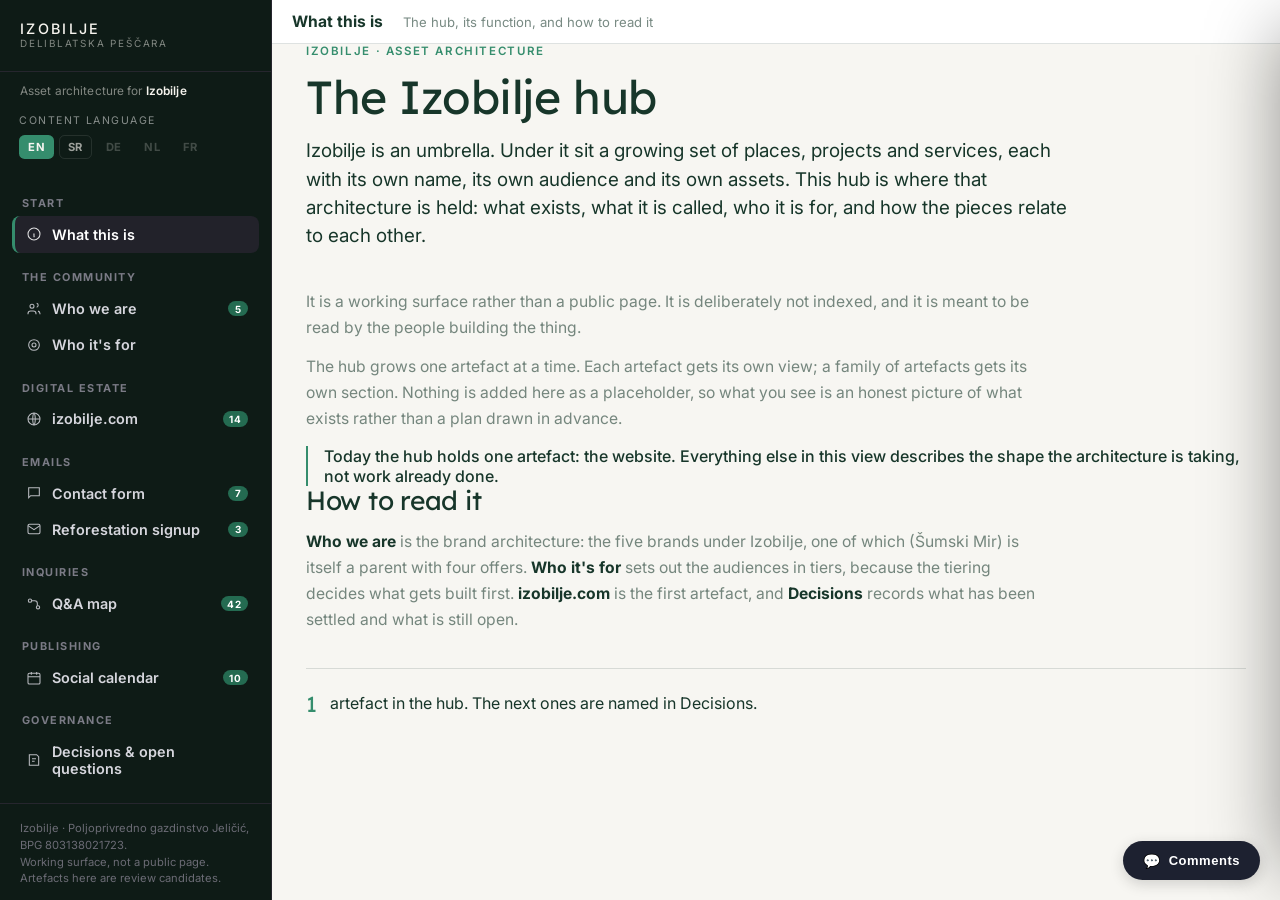
==== commit 966ce03f: "Sync from izobilje-private/public/hub/ @ 0923ffa" ====
--- a/index.html
+++ b/index.html
@@ -4,7 +4,7 @@
 <meta charset="utf-8">
   <meta name="robots" content="noindex">
 <meta name="viewport" content="width=device-width, initial-scale=1">
-<title>Proposal hub</title>
+<title>Izobilje Hub</title>
 <link rel="icon" type="image/svg+xml" href="favicon.svg">
 <style>
   :root{
@@ -575,7 +575,7 @@
   /* ===== proposal-hub engine v2 — chassis-config: build shell from window.HUB =====
      The chassis is generic. Everything agency- or pitch-specific arrives through
      HUB (validated against content.schema.json). See FEATURE.md + the v2 decision. */
-  window.PROPOSAL_HUB_CHASSIS = "2.0.0";
+  window.PROPOSAL_HUB_CHASSIS = "2.1.0";
   var WEB=HUB.WEB, PF=HUB.PF, DATA=HUB.social, VIEWS=HUB.VIEWS, STAGES=HUB.STAGES, CRM=HUB.leads, GBP=HUB.gbp, TP=HUB.tp, CLIENTS=HUB.clients;
   var AGENCY = HUB.agency || {};
 
